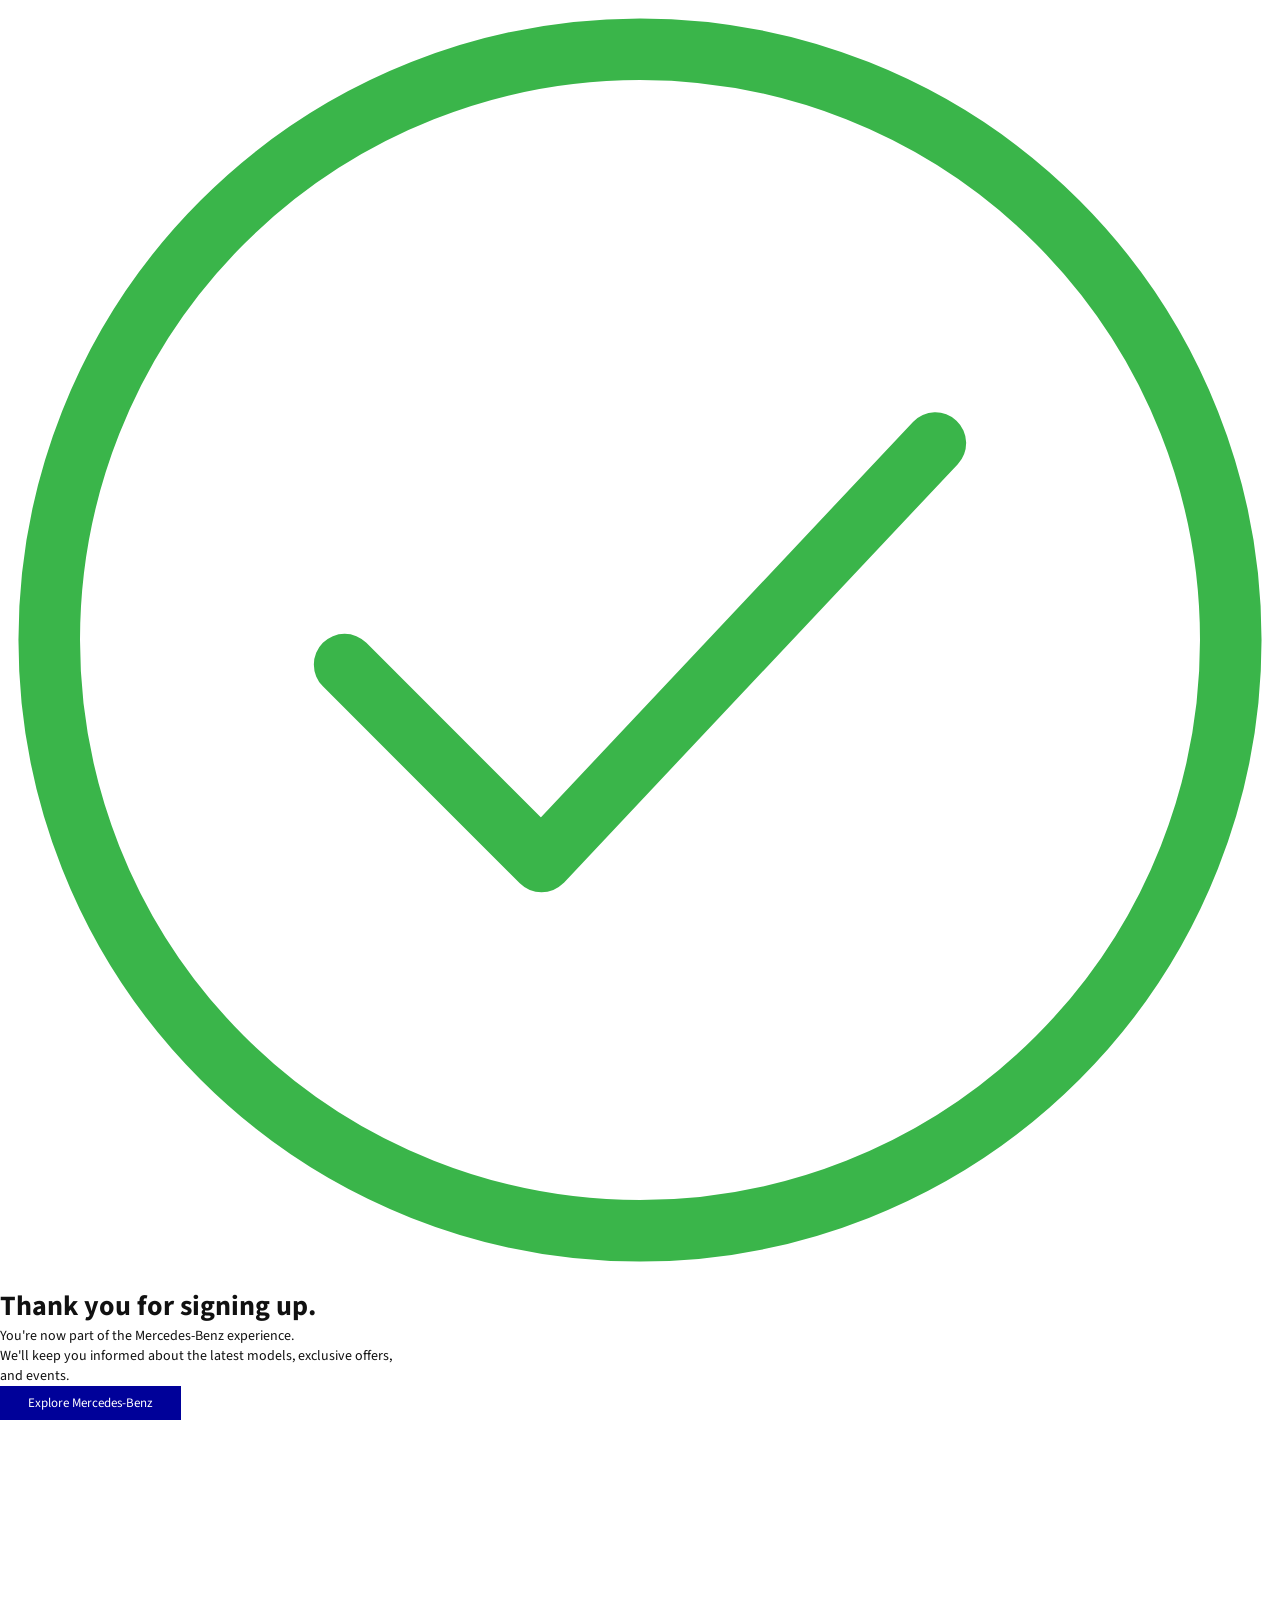
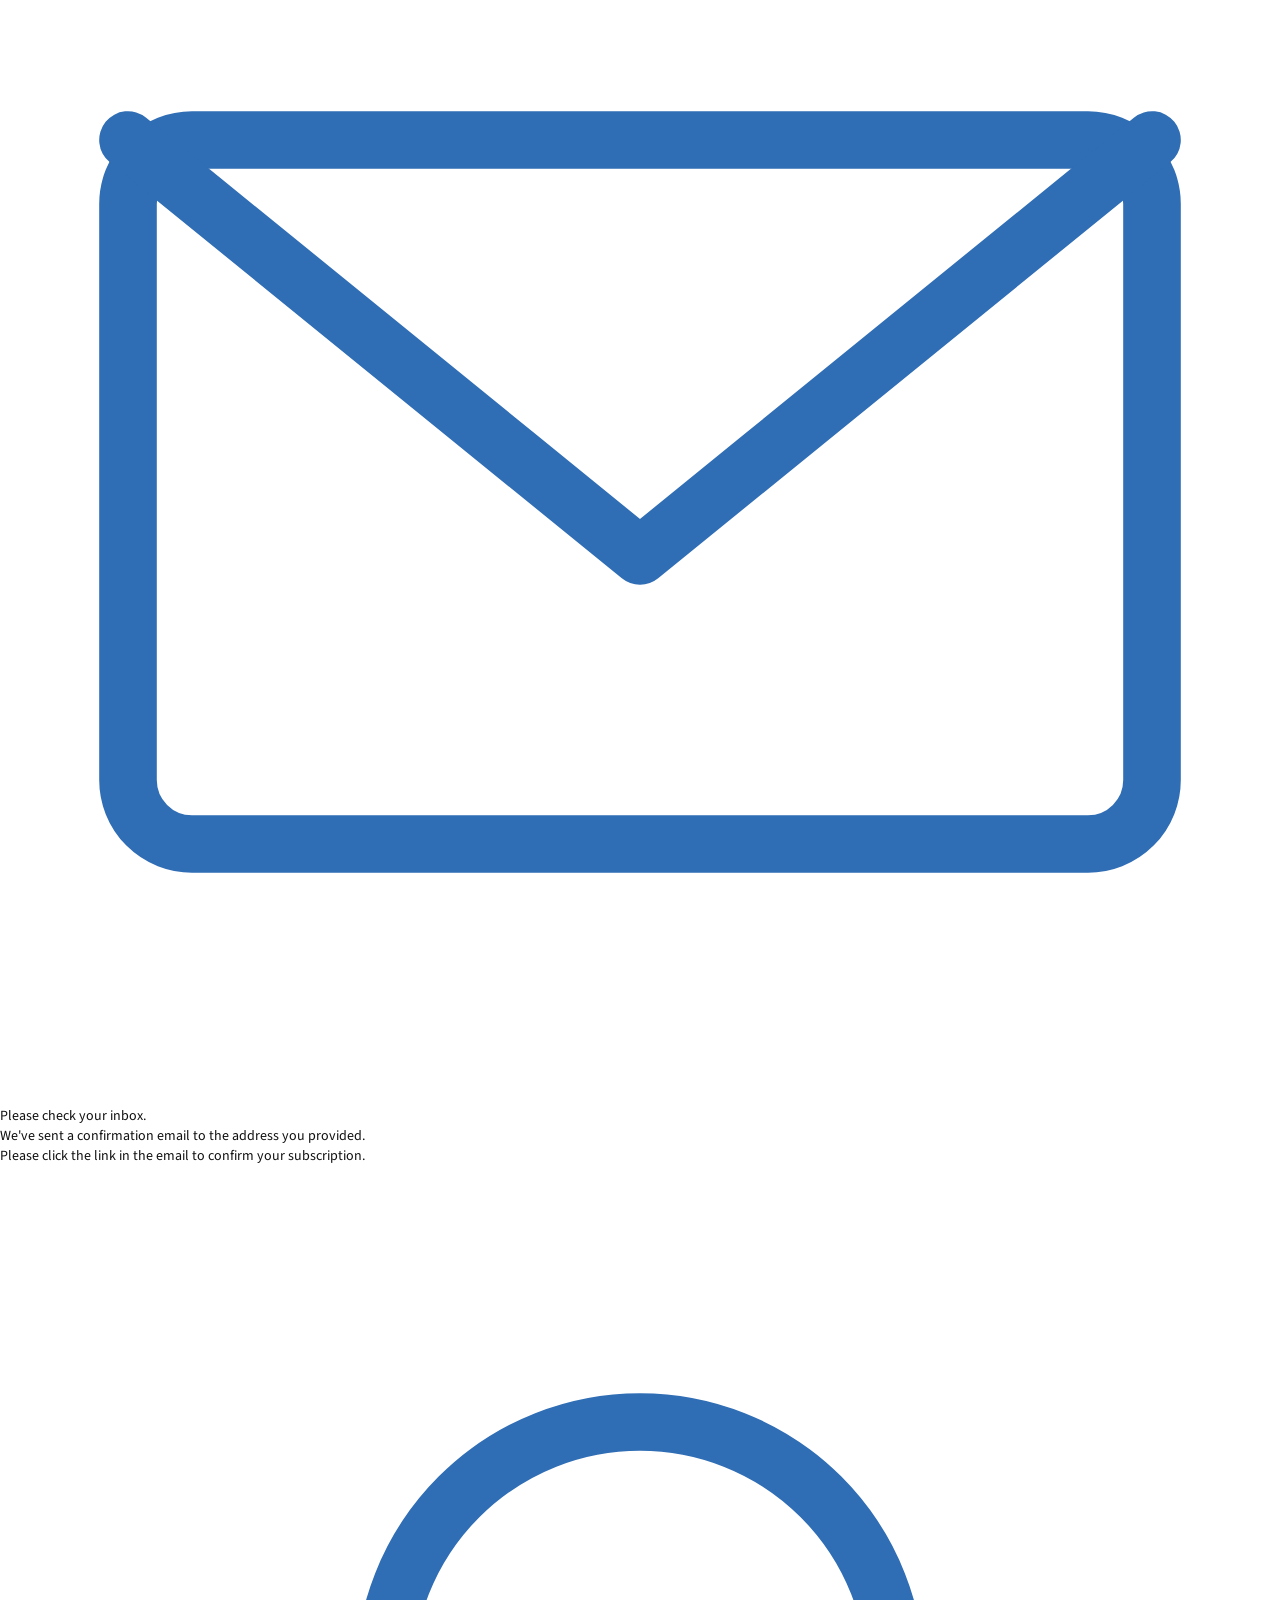
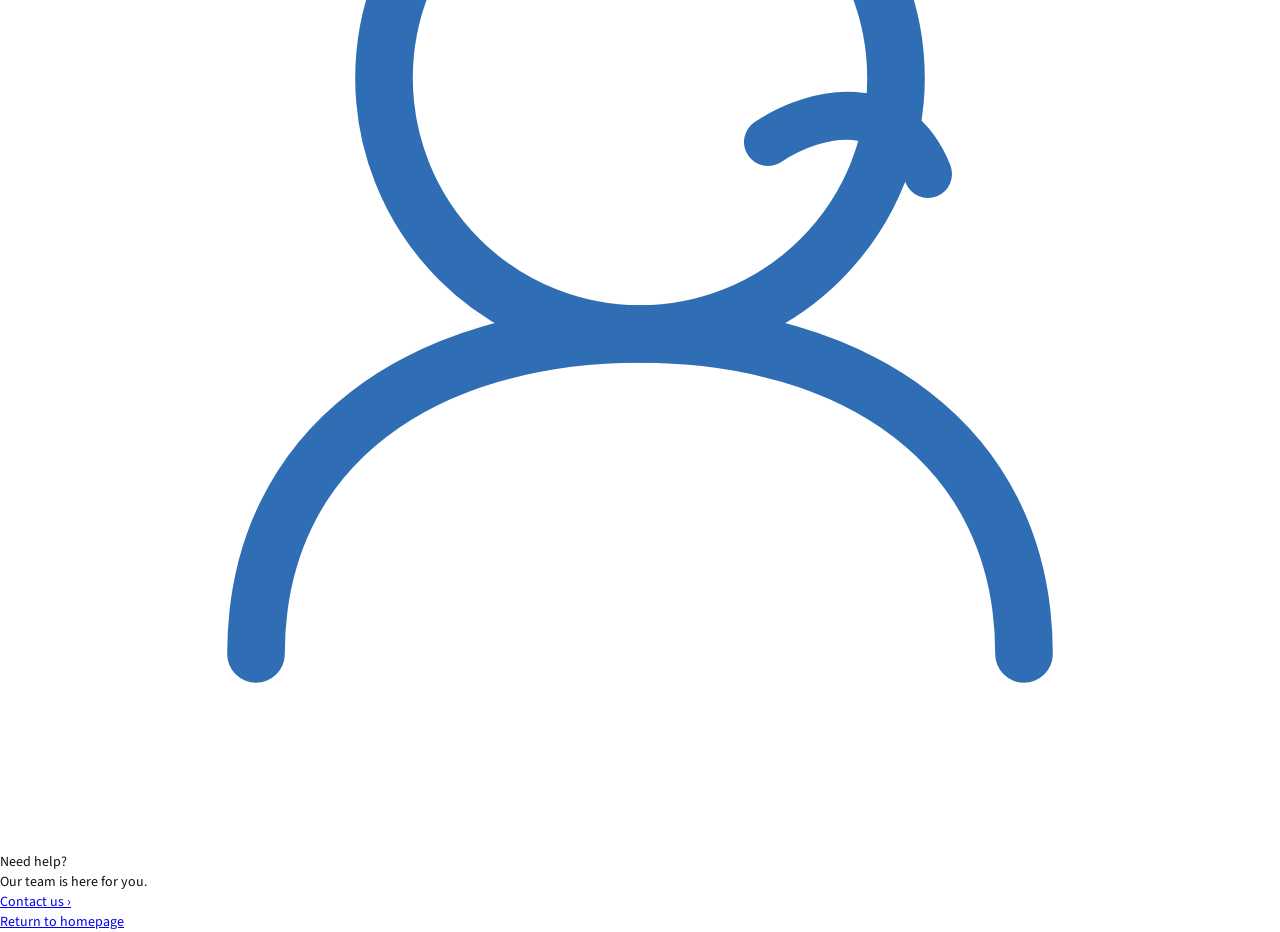
==== thankyou.html @ b92ac895 "Add thank you page for user sign-up confirmation" ====
<!DOCTYPE html>
<html lang="en">
<head>
  <meta charset="UTF-8">
  <meta name="viewport" content="width=device-width, initial-scale=1.0">
  <title>Thank You – Mercedes-Benz</title>
  <link rel="preconnect" href="https://fonts.googleapis.com">
  <link rel="preconnect" href="https://fonts.gstatic.com" crossorigin>
  <link href="https://fonts.googleapis.com/css2?family=Source+Sans+Pro:wght@300;400;600;700&display=swap" rel="stylesheet">
  <link rel="stylesheet" href="merc.css">
  <link rel="stylesheet" href="thankyou.css">
</head>
<body>

  <div class="ty-page">

    <!-- Top confirmation card -->
    <div class="ty-card">
      <div class="ty-icon">
        <svg viewBox="0 0 52 52" fill="none" xmlns="http://www.w3.org/2000/svg">
          <circle cx="26" cy="26" r="24" stroke="#3ab54a" stroke-width="2.5"/>
          <polyline points="14,27 22,35 38,18" stroke="#3ab54a" stroke-width="2.5" stroke-linecap="round" stroke-linejoin="round"/>
        </svg>
      </div>
      <h1 class="ty-heading">Thank you for signing up.</h1>
      <p class="ty-subtext">
        You're now part of the Mercedes-Benz experience.<br>
        We'll keep you informed about the latest models, exclusive offers,<br>
        and events.
      </p>
      <a href="#headline-offers">
        <button class="btn ty-btn">Explore Mercedes-Benz</button>
      </a>
    </div>

    <!-- Bottom info row -->
    <div class="ty-info-row">

      <div class="ty-info-block">
        <div class="ty-info-icon">
          <svg viewBox="0 0 40 40" fill="none" xmlns="http://www.w3.org/2000/svg">
            <rect x="4" y="10" width="32" height="22" rx="2" stroke="#2f6db5" stroke-width="1.8"/>
            <polyline points="4,10 20,23 36,10" stroke="#2f6db5" stroke-width="1.8" stroke-linecap="round" stroke-linejoin="round"/>
          </svg>
        </div>
        <div>
          <p class="ty-info-title">Please check your inbox.</p>
          <p class="ty-info-text">We've sent a confirmation email to the address you provided.<br>
          Please click the link in the email to confirm your subscription.</p>
        </div>
      </div>

      <div class="ty-info-divider"></div>

      <div class="ty-info-block">
        <div class="ty-info-icon">
          <svg viewBox="0 0 40 40" fill="none" xmlns="http://www.w3.org/2000/svg">
            <circle cx="20" cy="16" r="8" stroke="#2f6db5" stroke-width="1.8"/>
            <path d="M8 34c0-6.627 5.373-10 12-10s12 3.373 12 10" stroke="#2f6db5" stroke-width="1.8" stroke-linecap="round"/>
            <path d="M24 18c1.5-1 4-1.5 5 1" stroke="#2f6db5" stroke-width="1.5" stroke-linecap="round"/>
          </svg>
        </div>
        <div>
          <p class="ty-info-title">Need help?</p>
          <p class="ty-info-text">Our team is here for you.</p>
          <a href="#" class="ty-contact-link">Contact us ›</a>
        </div>
      </div>

    </div>

    <!-- Return link -->
    <div class="ty-return">
      <a href="merc.html" class="ty-return-link">Return to homepage</a>
    </div>

  </div>

</body>
</html>
---- merc.css ----
*{
    margin:0;
    padding:0;
    box-sizing:border-box;
    font-family:'Source Sans Pro', sans-serif;
}

body{
    background:#ffffff;
    color:#1a1a1a;
    font-size:14px;
}

/* NAVIGATION */

nav{
    background:#000;
    color:white;
    padding:28px 40px;

    display:flex;
    justify-content:space-between;
    align-items:center;
}

.nav-links{
    display:flex;
    gap:15px;
}

.nav-links a{
    color:white;
    text-decoration:none;
    font-size:21px;
    font-weight:700;
}

.nav-logo {
    position: absolute;
    left: 50%;
    transform: translateX(-50%);
}

.nav-logo img {
    width: 75px; /* adjust size here */
    height: auto;
}

.nav-actions{
    display:flex;
    align-items:center;
    gap:15px;
}

.nav-actions a{
    color:white;
    text-decoration:none;
}

/* BUTTONS */

.btn{
    background:#2f6db5;
    color:white;

    border:none;
    padding:10px 20px;

    cursor:pointer;

    transition:0.3s ease;
}

.btn:hover{
    background:#b7b7b7;
    color:#222;
}

/* HERO */

.hero{
    background:#f2f2f2;

    padding:60px 40px;

    display:flex;
    justify-content:space-between;
    align-items:center;
    gap:40px;
}

.hero-text{
    max-width:500px;
}

.hero-text h1{
    font-size:36px;
    margin-bottom:15px;
}

.hero-text p{
    margin-bottom:20px;
    line-height:1.6;
}

.hero-image{
    width:400px;
    height:220px;

    background:#d8d8d8;

    display:flex;
    justify-content:center;
    align-items:center;
}

/* SECTIONS */

.section{
    padding:60px 40px;
}

.section-header{
    display:flex;
    justify-content:space-between;
    align-items:center;

    margin-bottom:30px;
}

/* CARDS */

.cards{
    display:grid;
    grid-template-columns:repeat(4,1fr);
    gap:20px;
}

.card{
    border:1px solid #ddd;
    padding:15px;
}

.card-image{
    background:#ddd;
    height:150px;
    margin-bottom:15px;
}

.card h3{
    margin-bottom:10px;
}

.card p{
    margin-bottom:15px;
}
.card img{
    width: 100%;
    height: 240px;
    object-fit: contain; /* or cover */
    margin-bottom: 15px;
}

/* COMPARISON */

.comparison-grid{
    display:grid;
    grid-template-columns:1fr 1fr;
    gap:25px;
}

.comparison-card{
    border:1px solid #ddd;
    padding:20px;
}

.comparison-card h3{
    margin:15px 0;
}
.comparison-card img{
    width: 100%;
    height: 200px;
    object-fit: contain;
    margin-bottom: 15px;
    display: block;
}



/* FORM */
* {
  box-sizing: border-box;
  margin: 0;
  padding: 0;
}

body {
  font-family: 'Source Sans Pro', sans-serif;
  background: #fff;
  color: #111;
}

.page {
  max-width: 700px;
  margin: 0 auto;
  padding: 32px 20px 60px;
}

/* PAGE TITLE */
.page-title {
  font-size: 26px;
  font-weight: 700;
  margin-bottom: 10px;
}

.page-desc {
  font-size: 14px;
  color: #666;
  margin-bottom: 24px;
}

/* STEPS */
.step {
  display: flex;
  background: #e6e6e6;
  margin-bottom: 16px;
}

.step-active {
  border: 2px solid #1a55ff;
}

.step-label {
  display: flex;
  flex-direction: column;
  padding: 16px;
  min-width: 110px;
  border-right: 1px solid #d0d0d0;
}

.step-num {
  font-size: 42px;
  font-weight: 700;
  line-height: 1;
}

.step-tag {
  font-size: 10px;
  font-weight: 700;
  color: #555;
  text-transform: uppercase;
  margin-top: 6px;
  line-height: 1.4;
}

.step-body {
  flex: 1;
  padding: 20px;
}

/* CAR CARD */
.car-card {
  display: flex;
  align-items: flex-start;
  gap: 20px;
}

.car-title {
  font-size: 14px;
  color: #333;
}

.car-img {
  width: 120px;
  height: 80px;
  object-fit: cover;
  background: #ccc;
  display: block;
}

.car-model-title {
  font-size: 14px;
  font-weight: 700;
  margin-bottom: 6px;
}

.car-model-text {
  font-size: 12px;
  color: #888;
  line-height: 1.5;
}

/* FORM HEADINGS */
.form-heading {
  font-size: 14px;
  font-weight: 700;
  text-transform: uppercase;
  margin-bottom: 14px;
}

.sub-heading {
  font-size: 14px;
  font-weight: 700;
  text-transform: uppercase;
  margin-top: 20px;
  margin-bottom: 12px;
}

/* LABELS */
.field-label {
  display: block;
  font-size: 13px;
  color: #333;
  margin-bottom: 4px;
  margin-top: 12px;
}

.field-label.bold {
  font-weight: 700;
  color: #111;
}

/* INPUTS */
.field-select,
.field-input {
  font-family: 'Source Sans Pro', sans-serif;
  font-size: 13px;
  color: #444;
  background: #f5f5f5;
  border: 1px solid #ccc;
  padding: 7px 10px;
  width: 220px;
  display: block;
}

.field-select:focus,
.field-input:focus {
  outline: 2px solid #1a55ff;
  border-color: #1a55ff;
}

.field-input::placeholder {
  color: #aaa;
}

/* KEEP IN TOUCH */
.keep-text {
  font-size: 13px;
  color: #555;
  margin-bottom: 12px;
  line-height: 1.5;
}

.checkboxes {
  display: flex;
  gap: 20px;
}

.checkboxes label {
  display: flex;
  align-items: center;
  gap: 6px;
  font-size: 14px;
  cursor: pointer;
}

/* SUBMIT */
.submit-row {
  display: flex;
  justify-content: flex-end;
  margin-top: 10px;
}

.btn {
  font-family: 'Source Sans Pro', sans-serif;
  font-size: 13px;
  background: #000199;
  color: white;
  border: none;
  padding: 8px 28px;
  cursor: pointer;
  transition: 0.3s ease;
}

.btn:hover {
  background: #d1d1d1;
  color: #222;
}

/* SIGN UP */
.signup-title {
  font-size: 24px;
  font-weight: 700;
  line-height: 1.3;
  margin-top: 40px;
  margin-bottom: 10px;
}

.signup-form {
  background: #e6e6e6;
  padding: 20px;
  margin-top: 16px;
}

.signup-grid {
  display: flex;
  gap: 30px;
}

.signup-col {
  flex: 1;
}

.signup-col .field-select,
.signup-col .field-input {
  width: 100%;
}

.signup-footer {
  display: flex;
  align-items: center;
  justify-content: space-between;
  margin-top: 20px;
  flex-wrap: wrap;
  gap: 10px;
}

.testdriveform{
  width: min(80%, 1000px);
    margin: 0 auto;
    min-height: 100vh;
    display: flex;
    justify-content: center;
    flex-direction: column;
    padding: 1rem;
    box-sizing: border-box;
}




#modalOverlay {
  display: none;
  position: fixed;
  inset: 0;
  background: rgba(0, 0, 0, 0.5);
  z-index: 1000;
  align-items: center;
  justify-content: center;
}

#modalOverlay.active {
  display: flex;
}

#modal {
  background: white;
  border-radius: 8px;
  padding: 2rem;
  width: 400px;
  max-width: 90vw;
  position: relative;
}

#closeBtn {
  position: absolute;
  top: 12px;
  right: 12px;
  background: none;
  border: none;
  font-size: 18px;
  cursor: pointer;
}

label {
  display: block;
  margin: 12px 0 4px;
  font-size: 14px;
  font-weight: 500;
}

input {
  width: 100%;
  padding: 8px 12px;
  border: 1px solid #ccc;
  border-radius: 4px;
  font-size: 14px;
  box-sizing: border-box;
}

form button[type="submit"] {
  margin-top: 1.5rem;
  width: 100%;
  padding: 10px;
  background: #000;
  color: white;
  border: none;
  border-radius: 4px;
  font-size: 15px;
  cursor: pointer;
}
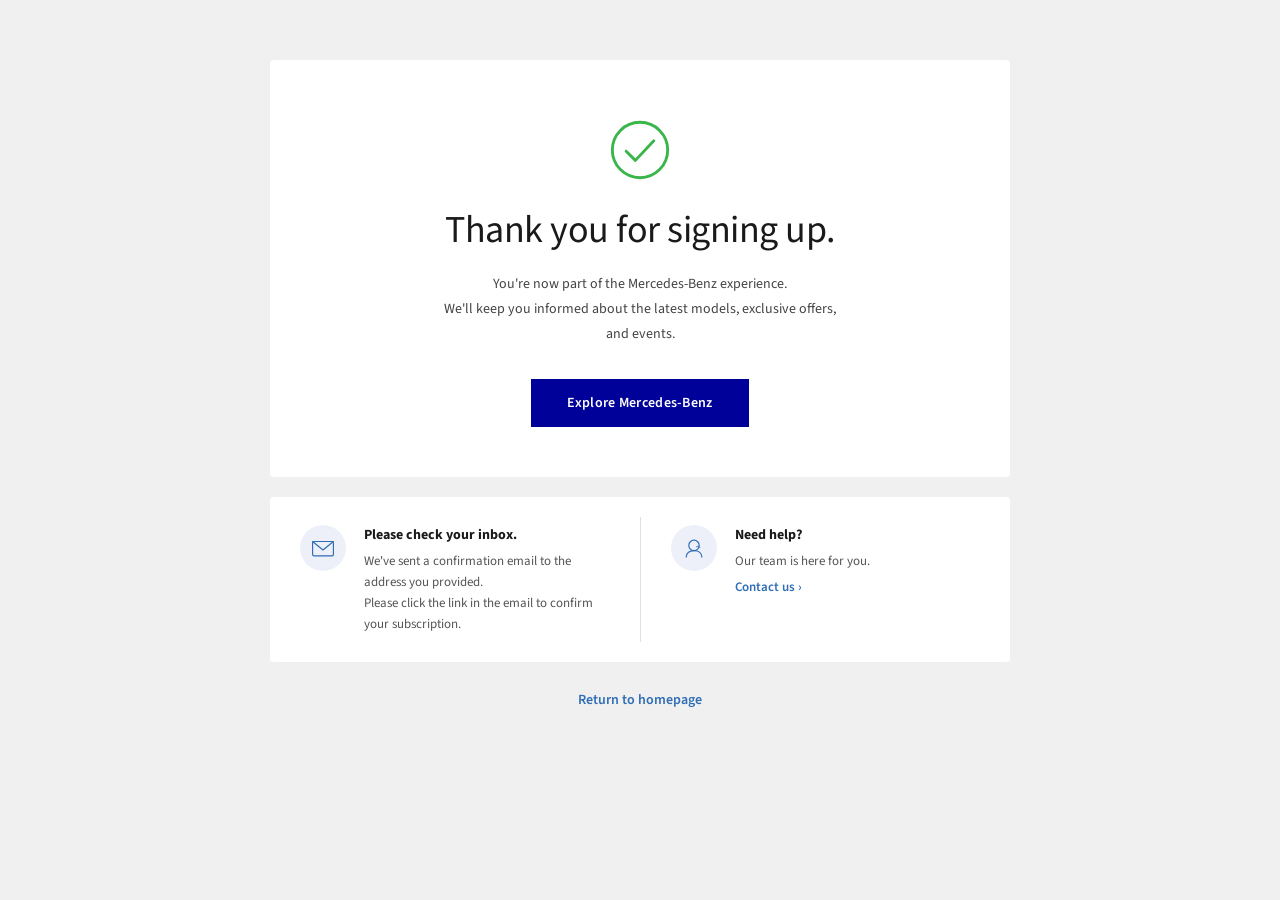
==== commit 5a47ffc0: "Update return link to point to index.html" ====
--- a/thankyou.html
+++ b/thankyou.html
@@ -72,7 +72,7 @@
 
     <!-- Return link -->
     <div class="ty-return">
-      <a href="merc.html" class="ty-return-link">Return to homepage</a>
+      <a href="index.html" class="ty-return-link">Return to homepage</a>
     </div>
 
   </div>
--- a/thankyou.css
+++ b/thankyou.css
@@ -0,0 +1,153 @@
+/* ── Thank You Page ── */
+
+body {
+  background: #f0f0f0;
+  font-family: 'Source Sans Pro', sans-serif;
+  color: #1a1a1a;
+}
+
+.ty-page {
+  max-width: 780px;
+  margin: 60px auto;
+  padding: 0 20px 60px;
+  display: flex;
+  flex-direction: column;
+  align-items: center;
+  gap: 20px;
+}
+
+/* Top card */
+.ty-card {
+  background: #ffffff;
+  width: 100%;
+  padding: 60px 40px 50px;
+  display: flex;
+  flex-direction: column;
+  align-items: center;
+  text-align: center;
+  border-radius: 4px;
+}
+
+.ty-icon {
+  width: 60px;
+  height: 60px;
+  margin-bottom: 28px;
+}
+
+.ty-icon svg {
+  width: 100%;
+  height: 100%;
+}
+
+.ty-heading {
+  font-size: 38px;
+  font-weight: 400;
+  letter-spacing: -0.5px;
+  margin-bottom: 18px;
+  line-height: 1.2;
+}
+
+.ty-subtext {
+  font-size: 14px;
+  color: #444;
+  line-height: 1.8;
+  margin-bottom: 32px;
+}
+
+.ty-btn {
+  background: #000199;
+  color: #fff;
+  border: none;
+  padding: 14px 36px;
+  font-size: 14px;
+  font-weight: 600;
+  cursor: pointer;
+  letter-spacing: 0.3px;
+  transition: background 0.3s ease;
+}
+
+.ty-btn:hover {
+  background: #b7b7b7;
+  color: #222;
+}
+
+/* Bottom info row */
+.ty-info-row {
+  background: #ffffff;
+  width: 100%;
+  display: flex;
+  align-items: stretch;
+  border-radius: 4px;
+  overflow: hidden;
+}
+
+.ty-info-block {
+  flex: 1;
+  display: flex;
+  align-items: flex-start;
+  gap: 18px;
+  padding: 28px 30px;
+}
+
+.ty-info-divider {
+  width: 1px;
+  background: #e0e0e0;
+  margin: 20px 0;
+}
+
+.ty-info-icon {
+  flex-shrink: 0;
+  width: 46px;
+  height: 46px;
+  background: #edf0f8;
+  border-radius: 50%;
+  display: flex;
+  align-items: center;
+  justify-content: center;
+}
+
+.ty-info-icon svg {
+  width: 26px;
+  height: 26px;
+}
+
+.ty-info-title {
+  font-size: 14px;
+  font-weight: 700;
+  margin-bottom: 6px;
+}
+
+.ty-info-text {
+  font-size: 13px;
+  color: #555;
+  line-height: 1.6;
+}
+
+.ty-contact-link {
+  display: inline-block;
+  margin-top: 6px;
+  font-size: 13px;
+  font-weight: 600;
+  color: #2f6db5;
+  text-decoration: none;
+}
+
+.ty-contact-link:hover {
+  text-decoration: underline;
+}
+
+/* Return link */
+.ty-return {
+  margin-top: 8px;
+}
+
+.ty-return-link {
+  font-size: 14px;
+  color: #2f6db5;
+  text-decoration: none;
+  font-weight: 600;
+}
+
+.ty-return-link:hover {
+  text-decoration: underline;
+}
